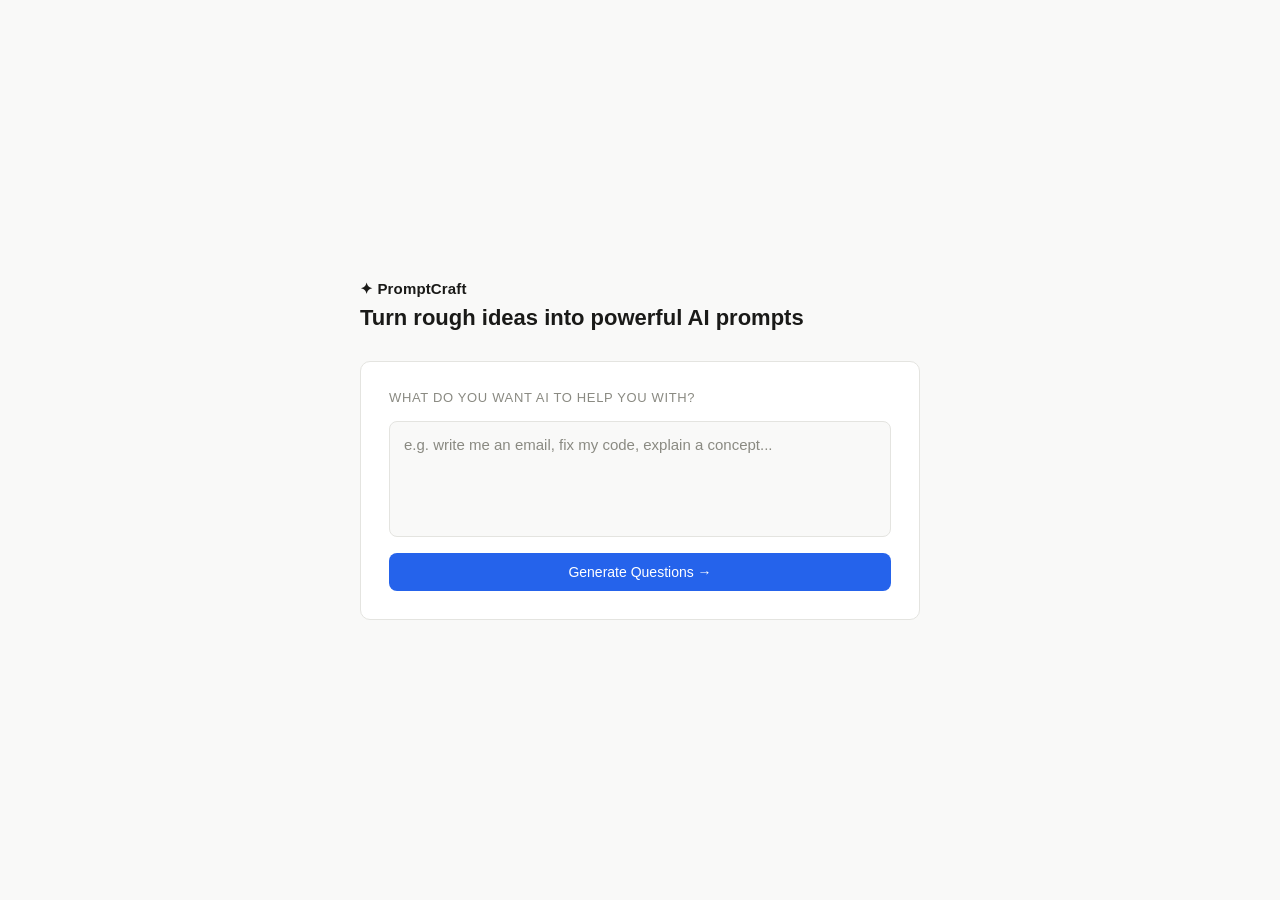
==== static/index.html @ 1a6049fe "Initial commit" ====
<!doctype html>
<html lang="en">
  <head>
    <meta charset="UTF-8" />
    <meta name="viewport" content="width=device-width, initial-scale=1.0" />
    <title>PromptCraft</title>
    <link rel="stylesheet" href="style.css" />
  </head>
  <body>
    <!-- Step 1: Input -->
    <div id="step-input" class="step active">
      <div class="container">
        <div class="header">
          <span class="logo">✦ PromptCraft</span>
          <p class="tagline">Turn rough ideas into powerful AI prompts</p>
        </div>
        <div class="card">
          <label for="user-input">What do you want AI to help you with?</label>
          <textarea
            id="user-input"
            placeholder="e.g. write me an email, fix my code, explain a concept..."
            rows="4"
          ></textarea>
          <button id="btn-next" onclick="handleInput()">
            Generate Questions →
          </button>
        </div>
      </div>
    </div>

    <!-- Step 2: Questions -->
    <div id="step-questions" class="step">
      <div class="container">
        <div class="header">
          <span class="logo">✦ PromptCraft</span>
          <p class="tagline">A few quick questions to sharpen your prompt</p>
        </div>
        <div class="card">
          <div id="questions-list"></div>
          <button id="btn-generate" onclick="handleGenerate()">
            Build My Prompt →
          </button>
        </div>
      </div>
    </div>

    <!-- Step 3: Result -->
    <div id="step-result" class="step">
      <div class="container">
        <div class="header">
          <span class="logo">✦ PromptCraft</span>
          <p class="tagline">Your prompt is ready</p>
        </div>
        <div class="card">
          <label>Your optimized prompt</label>
          <div id="prompt-output"></div>
          <div class="result-actions">
            <button id="btn-copy" onclick="copyPrompt()">Copy Prompt</button>
            <button class="btn-secondary" onclick="startOver()">
              Start Over
            </button>
          </div>
        </div>
      </div>
    </div>

    <!-- Loader -->
    <div id="loader" class="loader hidden">
      <div class="spinner"></div>
      <p id="loader-text">Thinking...</p>
    </div>

    <script src="app.js"></script>
  </body>
</html>
---- static/style.css ----
*, *::before, *::after {
  box-sizing: border-box;
  margin: 0;
  padding: 0;
}

:root {
  --bg: #f9f9f8;
  --surface: #ffffff;
  --border: #e4e4e0;
  --text: #1a1a18;
  --muted: #8a8a82;
  --accent: #2563eb;
  --accent-hover: #1d4ed8;
  --radius: 10px;
}

body {
  font-family: -apple-system, BlinkMacSystemFont, 'Segoe UI', sans-serif;
  background: var(--bg);
  color: var(--text);
  min-height: 100vh;
  display: flex;
  align-items: center;
  justify-content: center;
  padding: 24px;
}

/* Steps */
.step {
  display: none;
  width: 100%;
}

.step.active {
  display: block;
}

.container {
  max-width: 560px;
  margin: 0 auto;
}

/* Header */
.header {
  margin-bottom: 28px;
}

.logo {
  font-size: 15px;
  font-weight: 600;
  letter-spacing: 0.01em;
  color: var(--text);
}

.tagline {
  margin-top: 6px;
  font-size: 22px;
  font-weight: 600;
  color: var(--text);
  line-height: 1.3;
}

/* Card */
.card {
  background: var(--surface);
  border: 1px solid var(--border);
  border-radius: var(--radius);
  padding: 28px;
  display: flex;
  flex-direction: column;
  gap: 16px;
}

label {
  font-size: 13px;
  font-weight: 500;
  color: var(--muted);
  text-transform: uppercase;
  letter-spacing: 0.05em;
}

textarea {
  width: 100%;
  border: 1px solid var(--border);
  border-radius: 8px;
  padding: 12px 14px;
  font-size: 15px;
  font-family: inherit;
  color: var(--text);
  background: var(--bg);
  resize: none;
  outline: none;
  transition: border-color 0.15s;
  line-height: 1.5;
}

textarea:focus {
  border-color: var(--accent);
}

textarea::placeholder {
  color: var(--muted);
}

/* Buttons */
button {
  padding: 11px 20px;
  border-radius: 8px;
  font-size: 14px;
  font-weight: 500;
  cursor: pointer;
  border: none;
  transition: background 0.15s, opacity 0.15s;
  font-family: inherit;
  background: var(--accent);
  color: #fff;
}

button:hover {
  background: var(--accent-hover);
}

button:disabled {
  opacity: 0.5;
  cursor: not-allowed;
}

.btn-secondary {
  background: transparent;
  color: var(--muted);
  border: 1px solid var(--border);
}

.btn-secondary:hover {
  background: var(--bg);
  color: var(--text);
}

.result-actions {
  display: flex;
  gap: 10px;
}

/* Questions */
.question-block {
  display: flex;
  flex-direction: column;
  gap: 6px;
}

.question-block p {
  font-size: 14px;
  font-weight: 500;
  color: var(--text);
  line-height: 1.4;
}

.question-block textarea {
  rows: 2;
  font-size: 14px;
}

.questions-divider {
  height: 1px;
  background: var(--border);
}

/* Prompt output */
#prompt-output {
  background: var(--bg);
  border: 1px solid var(--border);
  border-radius: 8px;
  padding: 16px;
  font-size: 14px;
  line-height: 1.7;
  color: var(--text);
  white-space: pre-wrap;
  min-height: 120px;
}

/* Loader */
.loader {
  position: fixed;
  inset: 0;
  background: rgba(249, 249, 248, 0.85);
  display: flex;
  flex-direction: column;
  align-items: center;
  justify-content: center;
  gap: 16px;
  z-index: 100;
  backdrop-filter: blur(3px);
}

.loader.hidden {
  display: none;
}

.spinner {
  width: 28px;
  height: 28px;
  border: 2px solid var(--border);
  border-top-color: var(--accent);
  border-radius: 50%;
  animation: spin 0.75s linear infinite;
}

@keyframes spin {
  to { transform: rotate(360deg); }
}

#loader-text {
  font-size: 14px;
  color: var(--muted);
}

/* Toast */
.toast {
  position: fixed;
  bottom: 28px;
  left: 50%;
  transform: translateX(-50%);
  background: var(--text);
  color: #fff;
  font-size: 13px;
  padding: 10px 18px;
  border-radius: 8px;
  opacity: 0;
  transition: opacity 0.2s;
  pointer-events: none;
}

.toast.show {
  opacity: 1;
}
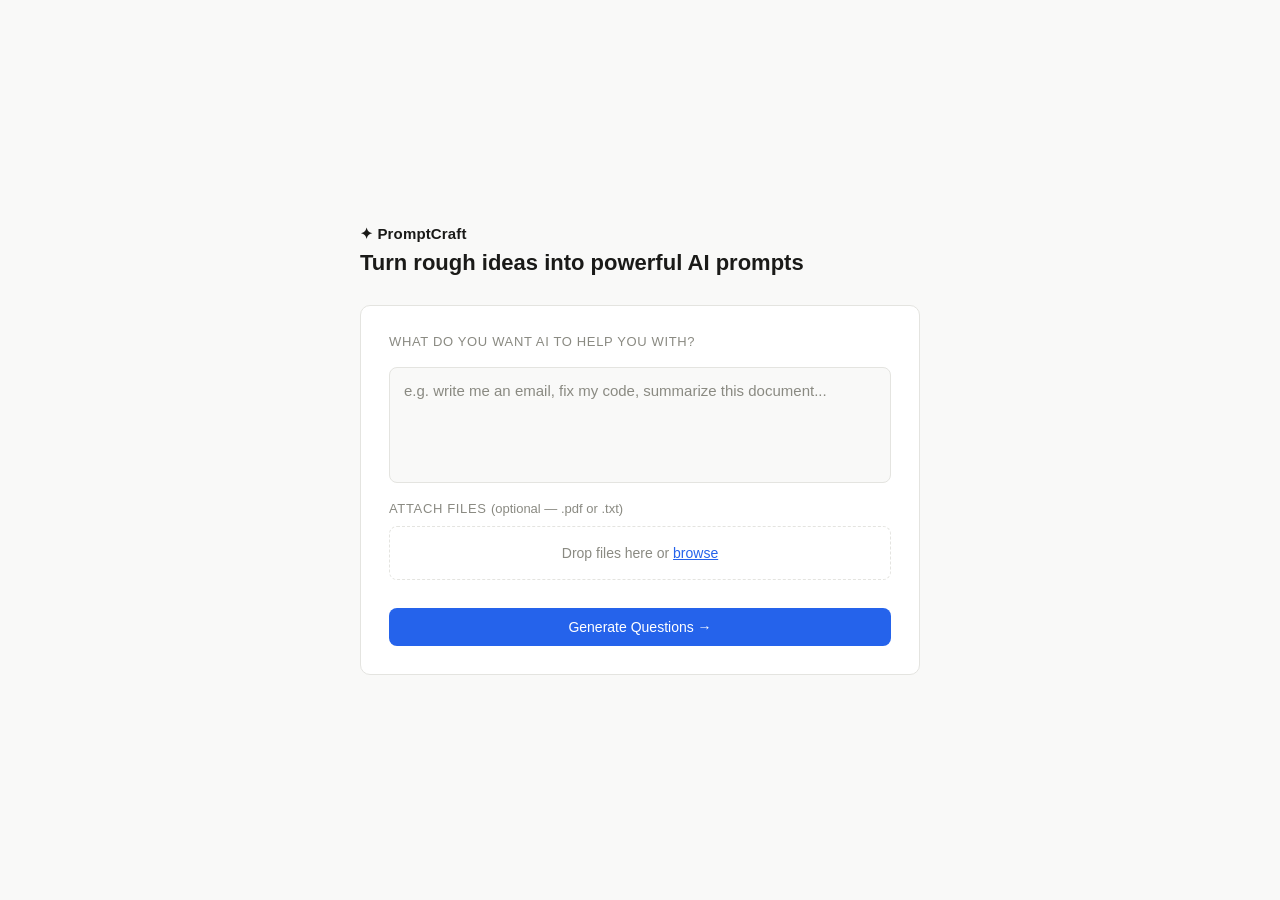
==== commit 0e89e984: "uploading files options" ====
--- a/static/index.html
+++ b/static/index.html
@@ -18,12 +18,37 @@
           <label for="user-input">What do you want AI to help you with?</label>
           <textarea
             id="user-input"
-            placeholder="e.g. write me an email, fix my code, explain a concept..."
+            placeholder="e.g. write me an email, fix my code, summarize this document..."
             rows="4"
           ></textarea>
-          <button id="btn-next" onclick="handleInput()">
-            Generate Questions →
-          </button>
+
+          <!-- File Upload -->
+          <div class="upload-section">
+            <label
+              >Attach files
+              <span class="muted">(optional — .pdf or .txt)</span></label
+            >
+            <div id="drop-zone" class="drop-zone">
+              <span
+                >Drop files here or
+                <span
+                  class="link"
+                  onclick="document.getElementById('file-input').click()"
+                  >browse</span
+                ></span
+              >
+              <input
+                type="file"
+                id="file-input"
+                accept=".pdf,.txt"
+                multiple
+                hidden
+              />
+            </div>
+            <div id="file-list" class="file-list"></div>
+          </div>
+
+          <button onclick="handleInput()">Generate Questions →</button>
         </div>
       </div>
     </div>
@@ -37,9 +62,7 @@
         </div>
         <div class="card">
           <div id="questions-list"></div>
-          <button id="btn-generate" onclick="handleGenerate()">
-            Build My Prompt →
-          </button>
+          <button onclick="handleGenerate()">Build My Prompt →</button>
         </div>
       </div>
     </div>
@@ -54,8 +77,14 @@
         <div class="card">
           <label>Your optimized prompt</label>
           <div id="prompt-output"></div>
+
+          <div id="result-files" class="result-files hidden">
+            <label>Attach these files when using this prompt</label>
+            <div id="result-file-list" class="file-list"></div>
+          </div>
+
           <div class="result-actions">
-            <button id="btn-copy" onclick="copyPrompt()">Copy Prompt</button>
+            <button onclick="copyPrompt()">Copy Prompt</button>
             <button class="btn-secondary" onclick="startOver()">
               Start Over
             </button>
@@ -70,6 +99,8 @@
       <p id="loader-text">Thinking...</p>
     </div>
 
+    <div class="toast" id="toast"></div>
+
     <script src="app.js"></script>
   </body>
 </html>
--- a/static/style.css
+++ b/static/style.css
@@ -26,42 +26,26 @@
   padding: 24px;
 }
 
-/* Steps */
-.step {
-  display: none;
-  width: 100%;
-}
-
-.step.active {
-  display: block;
-}
-
-.container {
-  max-width: 560px;
-  margin: 0 auto;
-}
-
-/* Header */
-.header {
-  margin-bottom: 28px;
-}
+.step { display: none; width: 100%; }
+.step.active { display: block; }
+
+.container { max-width: 560px; margin: 0 auto; }
+
+.header { margin-bottom: 28px; }
 
 .logo {
   font-size: 15px;
   font-weight: 600;
   letter-spacing: 0.01em;
-  color: var(--text);
 }
 
 .tagline {
   margin-top: 6px;
   font-size: 22px;
   font-weight: 600;
-  color: var(--text);
   line-height: 1.3;
 }
 
-/* Card */
 .card {
   background: var(--surface);
   border: 1px solid var(--border);
@@ -69,7 +53,7 @@
   padding: 28px;
   display: flex;
   flex-direction: column;
-  gap: 16px;
+  gap: 18px;
 }
 
 label {
@@ -79,6 +63,8 @@
   text-transform: uppercase;
   letter-spacing: 0.05em;
 }
+
+.muted { color: var(--muted); text-transform: none; font-weight: 400; letter-spacing: 0; }
 
 textarea {
   width: 100%;
@@ -95,13 +81,66 @@
   line-height: 1.5;
 }
 
-textarea:focus {
+textarea:focus { border-color: var(--accent); }
+textarea::placeholder { color: var(--muted); }
+
+/* Upload */
+.upload-section {
+  display: flex;
+  flex-direction: column;
+  gap: 10px;
+}
+
+.drop-zone {
+  border: 1.5px dashed var(--border);
+  border-radius: 8px;
+  padding: 18px;
+  text-align: center;
+  font-size: 14px;
+  color: var(--muted);
+  cursor: default;
+  transition: border-color 0.15s, background 0.15s;
+}
+
+.drop-zone.dragover {
   border-color: var(--accent);
-}
-
-textarea::placeholder {
-  color: var(--muted);
-}
+  background: #eff6ff;
+}
+
+.link {
+  color: var(--accent);
+  cursor: pointer;
+  text-decoration: underline;
+}
+
+.file-list {
+  display: flex;
+  flex-wrap: wrap;
+  gap: 8px;
+}
+
+.file-tag {
+  display: flex;
+  align-items: center;
+  gap: 6px;
+  background: var(--bg);
+  border: 1px solid var(--border);
+  border-radius: 6px;
+  padding: 5px 10px;
+  font-size: 13px;
+  color: var(--text);
+}
+
+.file-tag .remove {
+  cursor: pointer;
+  color: var(--muted);
+  font-size: 15px;
+  line-height: 1;
+}
+
+.file-tag .remove:hover { color: var(--text); }
+
+.file-icon { font-size: 13px; }
 
 /* Buttons */
 button {
@@ -117,14 +156,8 @@
   color: #fff;
 }
 
-button:hover {
-  background: var(--accent-hover);
-}
-
-button:disabled {
-  opacity: 0.5;
-  cursor: not-allowed;
-}
+button:hover { background: var(--accent-hover); }
+button:disabled { opacity: 0.5; cursor: not-allowed; }
 
 .btn-secondary {
   background: transparent;
@@ -132,39 +165,14 @@
   border: 1px solid var(--border);
 }
 
-.btn-secondary:hover {
-  background: var(--bg);
-  color: var(--text);
-}
-
-.result-actions {
-  display: flex;
-  gap: 10px;
-}
+.btn-secondary:hover { background: var(--bg); color: var(--text); }
+
+.result-actions { display: flex; gap: 10px; }
 
 /* Questions */
-.question-block {
-  display: flex;
-  flex-direction: column;
-  gap: 6px;
-}
-
-.question-block p {
-  font-size: 14px;
-  font-weight: 500;
-  color: var(--text);
-  line-height: 1.4;
-}
-
-.question-block textarea {
-  rows: 2;
-  font-size: 14px;
-}
-
-.questions-divider {
-  height: 1px;
-  background: var(--border);
-}
+.question-block { display: flex; flex-direction: column; gap: 6px; }
+.question-block p { font-size: 14px; font-weight: 500; line-height: 1.4; }
+.questions-divider { height: 1px; background: var(--border); }
 
 /* Prompt output */
 #prompt-output {
@@ -174,10 +182,14 @@
   padding: 16px;
   font-size: 14px;
   line-height: 1.7;
-  color: var(--text);
   white-space: pre-wrap;
   min-height: 120px;
 }
+
+/* Result files */
+.result-files { display: flex; flex-direction: column; gap: 10px; }
+.result-files .file-tag { background: #eff6ff; border-color: #bfdbfe; }
+.hidden { display: none !important; }
 
 /* Loader */
 .loader {
@@ -191,10 +203,6 @@
   gap: 16px;
   z-index: 100;
   backdrop-filter: blur(3px);
-}
-
-.loader.hidden {
-  display: none;
 }
 
 .spinner {
@@ -206,14 +214,9 @@
   animation: spin 0.75s linear infinite;
 }
 
-@keyframes spin {
-  to { transform: rotate(360deg); }
-}
-
-#loader-text {
-  font-size: 14px;
-  color: var(--muted);
-}
+@keyframes spin { to { transform: rotate(360deg); } }
+
+#loader-text { font-size: 14px; color: var(--muted); }
 
 /* Toast */
 .toast {
@@ -231,6 +234,4 @@
   pointer-events: none;
 }
 
-.toast.show {
-  opacity: 1;
-}+.toast.show { opacity: 1; }
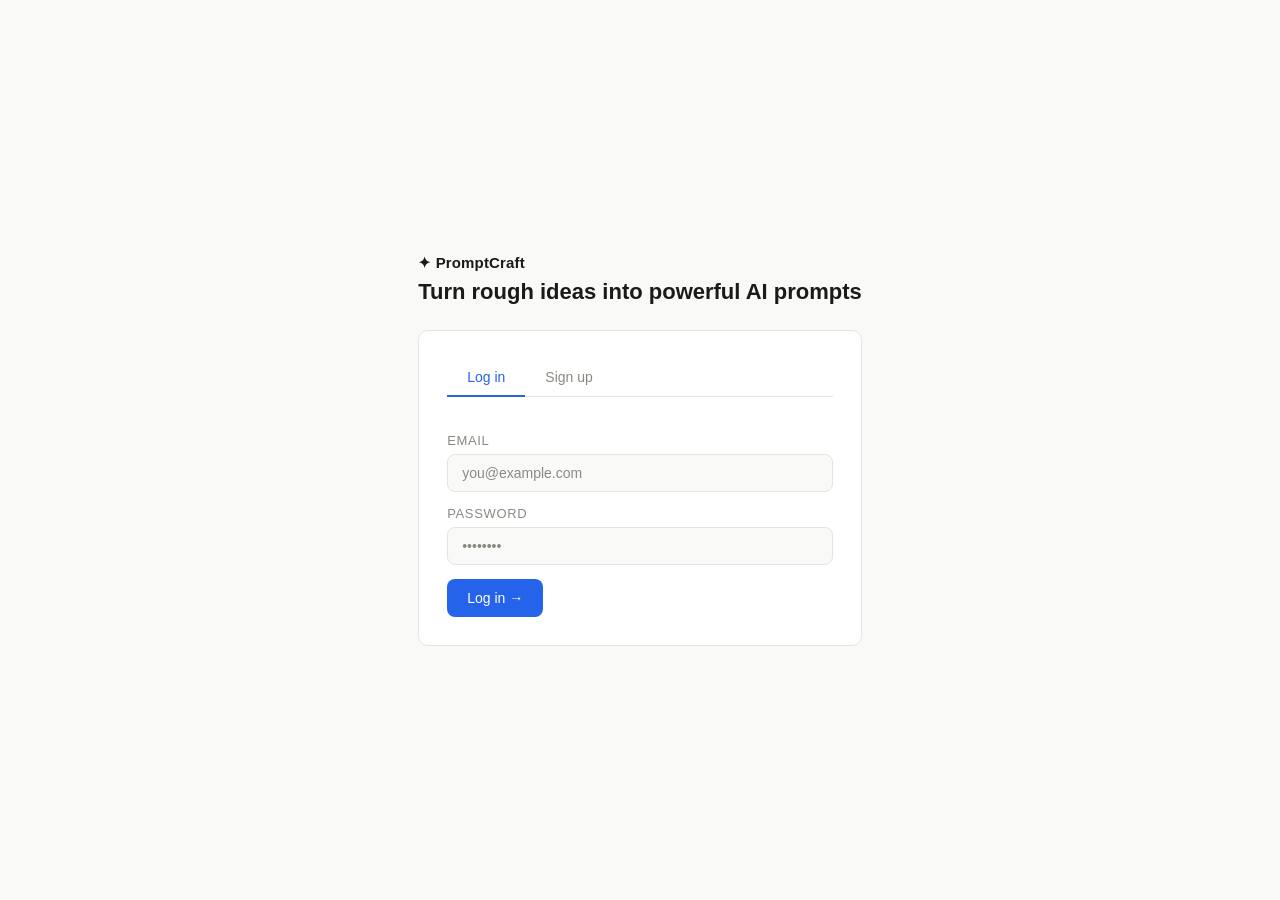
==== commit a3e949e7: "login page" ====
--- a/static/index.html
+++ b/static/index.html
@@ -7,91 +7,173 @@
     <link rel="stylesheet" href="style.css" />
   </head>
   <body>
-    <!-- Step 1: Input -->
-    <div id="step-input" class="step active">
+    <!-- AUTH SCREEN -->
+    <div id="screen-auth" class="screen active">
       <div class="container">
         <div class="header">
           <span class="logo">✦ PromptCraft</span>
           <p class="tagline">Turn rough ideas into powerful AI prompts</p>
         </div>
+
         <div class="card">
-          <label for="user-input">What do you want AI to help you with?</label>
-          <textarea
-            id="user-input"
-            placeholder="e.g. write me an email, fix my code, summarize this document..."
-            rows="4"
-          ></textarea>
+          <!-- Tabs -->
+          <div class="auth-tabs">
+            <button
+              class="tab active"
+              id="tab-login"
+              onclick="switchTab('login')"
+            >
+              Log in
+            </button>
+            <button class="tab" id="tab-signup" onclick="switchTab('signup')">
+              Sign up
+            </button>
+          </div>
 
-          <!-- File Upload -->
-          <div class="upload-section">
-            <label
-              >Attach files
-              <span class="muted">(optional — .pdf or .txt)</span></label
-            >
-            <div id="drop-zone" class="drop-zone">
-              <span
-                >Drop files here or
-                <span
-                  class="link"
-                  onclick="document.getElementById('file-input').click()"
-                  >browse</span
-                ></span
-              >
+          <!-- Login Form -->
+          <div id="form-login">
+            <div class="field">
+              <label>Email</label>
               <input
-                type="file"
-                id="file-input"
-                accept=".pdf,.txt"
-                multiple
-                hidden
+                type="email"
+                id="login-email"
+                placeholder="you@example.com"
               />
             </div>
-            <div id="file-list" class="file-list"></div>
+            <div class="field">
+              <label>Password</label>
+              <input
+                type="password"
+                id="login-password"
+                placeholder="••••••••"
+              />
+            </div>
+            <p class="auth-error hidden" id="login-error"></p>
+            <button onclick="handleLogin()">Log in →</button>
           </div>
 
-          <button onclick="handleInput()">Generate Questions →</button>
+          <!-- Signup Form -->
+          <div id="form-signup" class="hidden">
+            <div class="field">
+              <label>Name</label>
+              <input type="text" id="signup-name" placeholder="Your name" />
+            </div>
+            <div class="field">
+              <label>Email</label>
+              <input
+                type="email"
+                id="signup-email"
+                placeholder="you@example.com"
+              />
+            </div>
+            <div class="field">
+              <label>Password</label>
+              <input
+                type="password"
+                id="signup-password"
+                placeholder="Min 6 characters"
+              />
+            </div>
+            <p class="auth-error hidden" id="signup-error"></p>
+            <button onclick="handleSignup()">Create account →</button>
+          </div>
         </div>
       </div>
     </div>
 
-    <!-- Step 2: Questions -->
-    <div id="step-questions" class="step">
-      <div class="container">
-        <div class="header">
-          <span class="logo">✦ PromptCraft</span>
-          <p class="tagline">A few quick questions to sharpen your prompt</p>
-        </div>
-        <div class="card">
-          <div id="questions-list"></div>
-          <button onclick="handleGenerate()">Build My Prompt →</button>
+    <!-- APP SCREEN -->
+    <div id="screen-app" class="screen">
+      <!-- Top bar -->
+      <div class="topbar">
+        <span class="logo">✦ PromptCraft</span>
+        <div class="topbar-right">
+          <span id="user-name" class="user-name"></span>
+          <button class="btn-ghost" onclick="handleLogout()">Log out</button>
         </div>
       </div>
-    </div>
 
-    <!-- Step 3: Result -->
-    <div id="step-result" class="step">
-      <div class="container">
-        <div class="header">
-          <span class="logo">✦ PromptCraft</span>
-          <p class="tagline">Your prompt is ready</p>
+      <!-- Step 1: Input -->
+      <div id="step-input" class="step active">
+        <div class="container">
+          <div class="header">
+            <p class="tagline">What do you want AI to help you with?</p>
+          </div>
+          <div class="card">
+            <textarea
+              id="user-input"
+              placeholder="e.g. write me an email, fix my code, summarize this document..."
+              rows="4"
+            ></textarea>
+
+            <div class="upload-section">
+              <label
+                >Attach files
+                <span class="muted">(optional — .pdf or .txt)</span></label
+              >
+              <div id="drop-zone" class="drop-zone">
+                <span
+                  >Drop files here or
+                  <span
+                    class="link"
+                    onclick="document.getElementById('file-input').click()"
+                    >browse</span
+                  ></span
+                >
+                <input
+                  type="file"
+                  id="file-input"
+                  accept=".pdf,.txt"
+                  multiple
+                  hidden
+                />
+              </div>
+              <div id="file-list" class="file-list"></div>
+            </div>
+
+            <button onclick="handleInput()">Generate Questions →</button>
+          </div>
         </div>
-        <div class="card">
-          <label>Your optimized prompt</label>
-          <div id="prompt-output"></div>
+      </div>
 
-          <div id="result-files" class="result-files hidden">
-            <label>Attach these files when using this prompt</label>
-            <div id="result-file-list" class="file-list"></div>
+      <!-- Step 2: Questions -->
+      <div id="step-questions" class="step">
+        <div class="container">
+          <div class="header">
+            <p class="tagline">A few quick questions to sharpen your prompt</p>
           </div>
+          <div class="card">
+            <div id="questions-list"></div>
+            <button onclick="handleGenerate()">Build My Prompt →</button>
+          </div>
+        </div>
+      </div>
 
-          <div class="result-actions">
-            <button onclick="copyPrompt()">Copy Prompt</button>
-            <button class="btn-secondary" onclick="startOver()">
-              Start Over
-            </button>
+      <!-- Step 3: Result -->
+      <div id="step-result" class="step">
+        <div class="container">
+          <div class="header">
+            <p class="tagline">Your prompt is ready</p>
+          </div>
+          <div class="card">
+            <label>Your optimized prompt</label>
+            <div id="prompt-output"></div>
+
+            <div id="result-files" class="result-files hidden">
+              <label>Attach these files when using this prompt</label>
+              <div id="result-file-list" class="file-list"></div>
+            </div>
+
+            <div class="result-actions">
+              <button onclick="copyPrompt()">Copy Prompt</button>
+              <button class="btn-secondary" onclick="startOver()">
+                Start Over
+              </button>
+            </div>
           </div>
         </div>
       </div>
     </div>
+    <!-- end screen-app -->
 
     <!-- Loader -->
     <div id="loader" class="loader hidden">
--- a/static/style.css
+++ b/static/style.css
@@ -1,8 +1,4 @@
-*, *::before, *::after {
-  box-sizing: border-box;
-  margin: 0;
-  padding: 0;
-}
+*, *::before, *::after { box-sizing: border-box; margin: 0; padding: 0; }
 
 :root {
   --bg: #f9f9f8;
@@ -12,6 +8,7 @@
   --muted: #8a8a82;
   --accent: #2563eb;
   --accent-hover: #1d4ed8;
+  --danger: #dc2626;
   --radius: 10px;
 }
 
@@ -20,32 +17,114 @@
   background: var(--bg);
   color: var(--text);
   min-height: 100vh;
-  display: flex;
+}
+
+/* Screens */
+.screen { display: none; min-height: 100vh; }
+.screen.active { display: block; }
+
+/* Auth screen centers content */
+#screen-auth {
+  display: none;
   align-items: center;
   justify-content: center;
   padding: 24px;
 }
-
-.step { display: none; width: 100%; }
+#screen-auth.active { display: flex; }
+
+/* App screen layout */
+#screen-app { display: none; flex-direction: column; }
+#screen-app.active { display: flex; }
+
+/* Topbar */
+.topbar {
+  display: flex;
+  align-items: center;
+  justify-content: space-between;
+  padding: 14px 28px;
+  border-bottom: 1px solid var(--border);
+  background: var(--surface);
+  position: sticky;
+  top: 0;
+  z-index: 10;
+}
+
+.topbar-right {
+  display: flex;
+  align-items: center;
+  gap: 14px;
+}
+
+.user-name {
+  font-size: 13px;
+  color: var(--muted);
+}
+
+.btn-ghost {
+  background: transparent;
+  color: var(--muted);
+  border: 1px solid var(--border);
+  padding: 6px 14px;
+  font-size: 13px;
+}
+
+.btn-ghost:hover { background: var(--bg); color: var(--text); }
+
+/* Steps inside app */
+.step { display: none; flex: 1; padding: 40px 24px; }
 .step.active { display: block; }
 
 .container { max-width: 560px; margin: 0 auto; }
 
-.header { margin-bottom: 28px; }
-
-.logo {
-  font-size: 15px;
-  font-weight: 600;
-  letter-spacing: 0.01em;
-}
-
-.tagline {
-  margin-top: 6px;
-  font-size: 22px;
-  font-weight: 600;
-  line-height: 1.3;
-}
-
+.header { margin-bottom: 24px; }
+
+.logo { font-size: 15px; font-weight: 600; letter-spacing: 0.01em; }
+
+.tagline { margin-top: 6px; font-size: 22px; font-weight: 600; line-height: 1.3; }
+
+/* Auth specific */
+.auth-tabs {
+  display: flex;
+  border-bottom: 1px solid var(--border);
+  margin-bottom: 20px;
+  gap: 0;
+}
+
+.tab {
+  background: transparent;
+  color: var(--muted);
+  border: none;
+  border-bottom: 2px solid transparent;
+  border-radius: 0;
+  padding: 10px 20px;
+  font-size: 14px;
+  font-weight: 500;
+  margin-bottom: -1px;
+  cursor: pointer;
+}
+
+.tab:hover { background: transparent; color: var(--text); }
+
+.tab.active {
+  color: var(--accent);
+  border-bottom-color: var(--accent);
+  background: transparent;
+}
+
+.field {
+  display: flex;
+  flex-direction: column;
+  gap: 6px;
+  margin-bottom: 14px;
+}
+
+.auth-error {
+  font-size: 13px;
+  color: var(--danger);
+  margin-bottom: 8px;
+}
+
+/* Card */
 .card {
   background: var(--surface);
   border: 1px solid var(--border);
@@ -53,7 +132,7 @@
   padding: 28px;
   display: flex;
   flex-direction: column;
-  gap: 18px;
+  gap: 16px;
 }
 
 label {
@@ -65,6 +144,24 @@
 }
 
 .muted { color: var(--muted); text-transform: none; font-weight: 400; letter-spacing: 0; }
+
+input[type="email"],
+input[type="password"],
+input[type="text"] {
+  width: 100%;
+  border: 1px solid var(--border);
+  border-radius: 8px;
+  padding: 10px 14px;
+  font-size: 14px;
+  font-family: inherit;
+  color: var(--text);
+  background: var(--bg);
+  outline: none;
+  transition: border-color 0.15s;
+}
+
+input:focus { border-color: var(--accent); }
+input::placeholder { color: var(--muted); }
 
 textarea {
   width: 100%;
@@ -83,64 +180,6 @@
 
 textarea:focus { border-color: var(--accent); }
 textarea::placeholder { color: var(--muted); }
-
-/* Upload */
-.upload-section {
-  display: flex;
-  flex-direction: column;
-  gap: 10px;
-}
-
-.drop-zone {
-  border: 1.5px dashed var(--border);
-  border-radius: 8px;
-  padding: 18px;
-  text-align: center;
-  font-size: 14px;
-  color: var(--muted);
-  cursor: default;
-  transition: border-color 0.15s, background 0.15s;
-}
-
-.drop-zone.dragover {
-  border-color: var(--accent);
-  background: #eff6ff;
-}
-
-.link {
-  color: var(--accent);
-  cursor: pointer;
-  text-decoration: underline;
-}
-
-.file-list {
-  display: flex;
-  flex-wrap: wrap;
-  gap: 8px;
-}
-
-.file-tag {
-  display: flex;
-  align-items: center;
-  gap: 6px;
-  background: var(--bg);
-  border: 1px solid var(--border);
-  border-radius: 6px;
-  padding: 5px 10px;
-  font-size: 13px;
-  color: var(--text);
-}
-
-.file-tag .remove {
-  cursor: pointer;
-  color: var(--muted);
-  font-size: 15px;
-  line-height: 1;
-}
-
-.file-tag .remove:hover { color: var(--text); }
-
-.file-icon { font-size: 13px; }
 
 /* Buttons */
 button {
@@ -169,6 +208,39 @@
 
 .result-actions { display: flex; gap: 10px; }
 
+/* Upload */
+.upload-section { display: flex; flex-direction: column; gap: 10px; }
+
+.drop-zone {
+  border: 1.5px dashed var(--border);
+  border-radius: 8px;
+  padding: 18px;
+  text-align: center;
+  font-size: 14px;
+  color: var(--muted);
+  transition: border-color 0.15s, background 0.15s;
+}
+
+.drop-zone.dragover { border-color: var(--accent); background: #eff6ff; }
+
+.link { color: var(--accent); cursor: pointer; text-decoration: underline; }
+
+.file-list { display: flex; flex-wrap: wrap; gap: 8px; }
+
+.file-tag {
+  display: flex;
+  align-items: center;
+  gap: 6px;
+  background: var(--bg);
+  border: 1px solid var(--border);
+  border-radius: 6px;
+  padding: 5px 10px;
+  font-size: 13px;
+}
+
+.file-tag .remove { cursor: pointer; color: var(--muted); font-size: 15px; line-height: 1; }
+.file-tag .remove:hover { color: var(--text); }
+
 /* Questions */
 .question-block { display: flex; flex-direction: column; gap: 6px; }
 .question-block p { font-size: 14px; font-weight: 500; line-height: 1.4; }
@@ -215,7 +287,6 @@
 }
 
 @keyframes spin { to { transform: rotate(360deg); } }
-
 #loader-text { font-size: 14px; color: var(--muted); }
 
 /* Toast */
@@ -232,6 +303,7 @@
   opacity: 0;
   transition: opacity 0.2s;
   pointer-events: none;
+  white-space: nowrap;
 }
 
 .toast.show { opacity: 1; }
